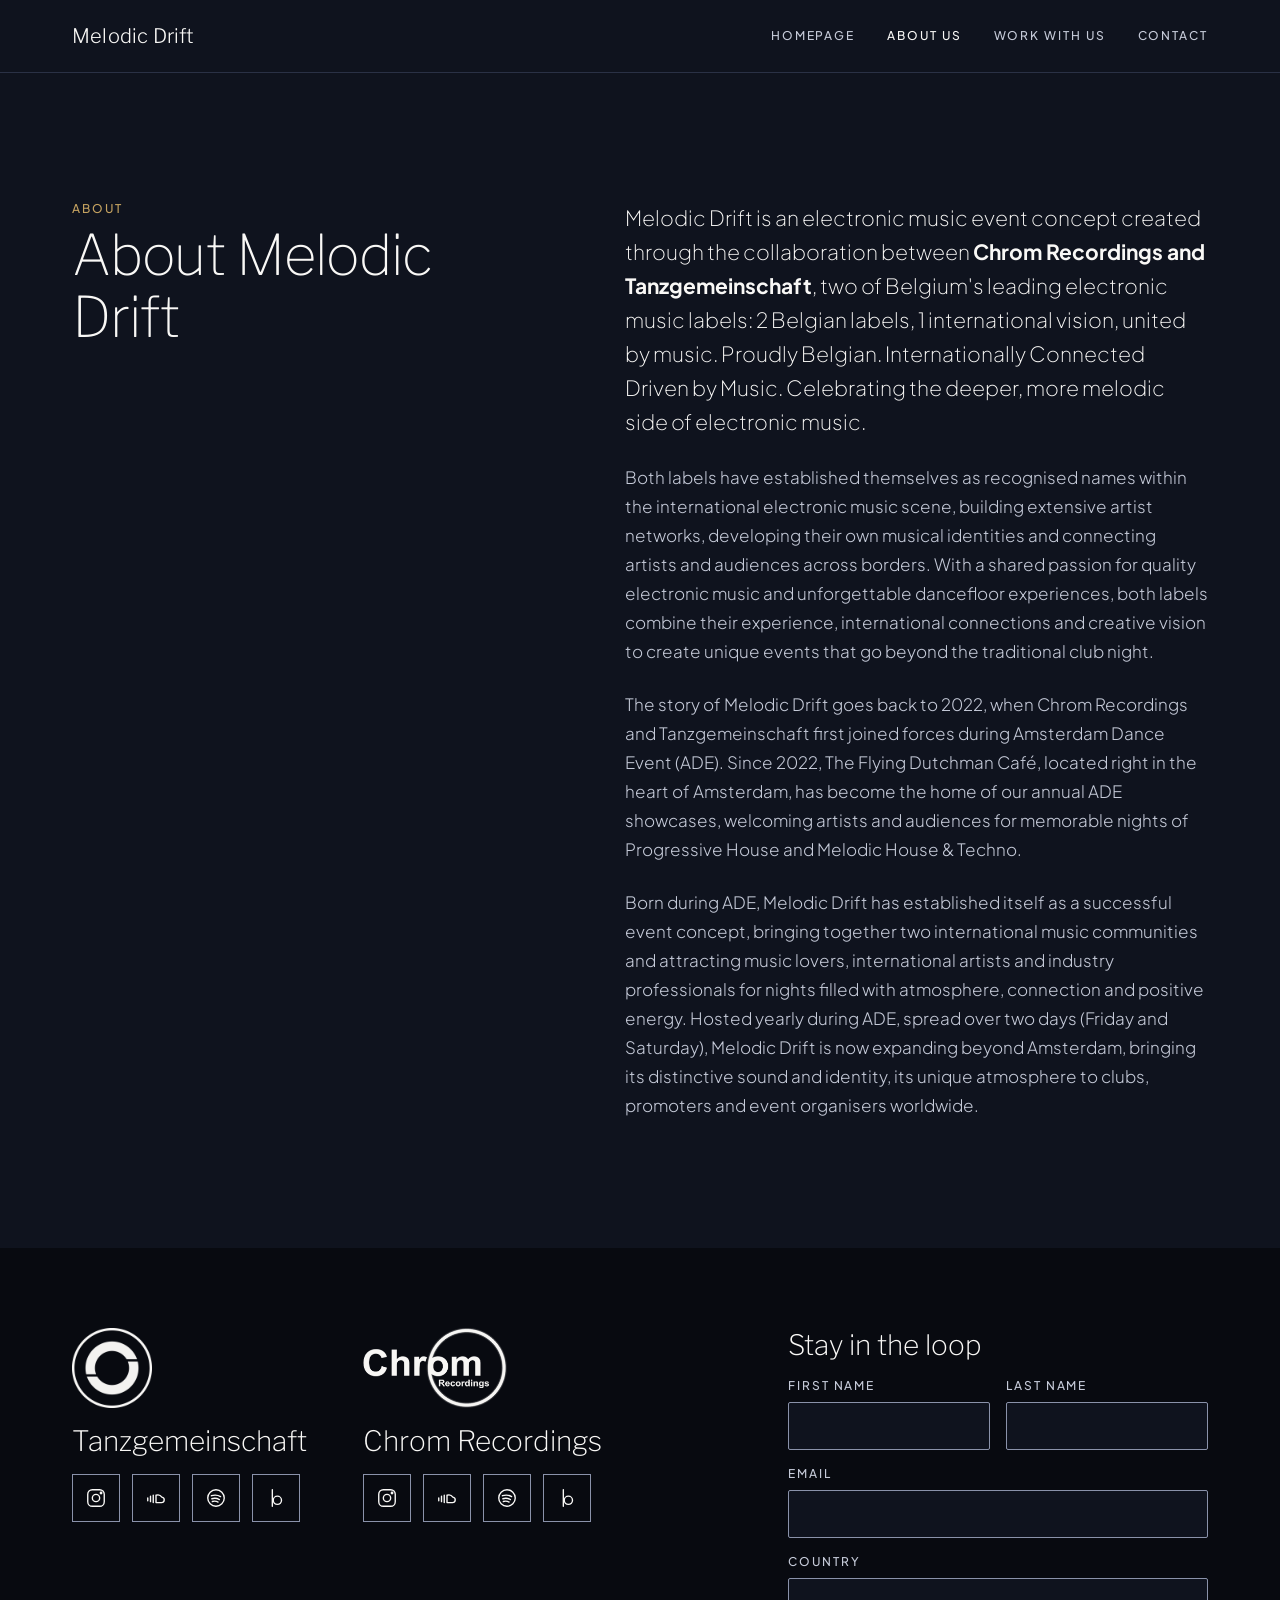
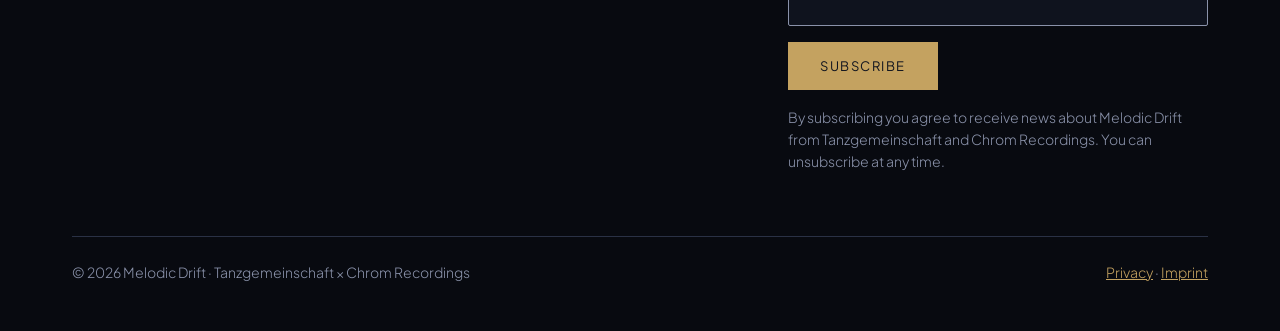
==== about.html @ 150ff0db "Split site into pages, add Work With Us page, new footer signup - Split one-pager into Homepage, Abo" ====
<!doctype html>
<html lang="en">
<head>
<meta charset="utf-8">
<meta name="viewport" content="width=device-width, initial-scale=1">
<title>About Us – Melodic Drift</title>
<meta name="description" content="The story of Melodic Drift, the event concept by Chrom Recordings and Tanzgemeinschaft, born during Amsterdam Dance Event in 2022.">
<link rel="preconnect" href="https://fonts.googleapis.com">
<link rel="preconnect" href="https://fonts.gstatic.com" crossorigin>
<link rel="stylesheet" href="https://fonts.googleapis.com/css2?family=Libre+Franklin:wght@100;200;300&family=Plus+Jakarta+Sans:ital,wght@0,200;0,300;0,400;0,500;1,200&display=swap">
<link rel="stylesheet" href="styles.css">
</head>
<body>

<header class="site-header">
  <div class="container">
    <a href="index.html" class="brand-link">Melodic Drift</a>
    <nav class="nav" aria-label="Page">
      <a href="index.html">Homepage</a>
      <a href="about.html" aria-current="page">About Us</a>
      <a href="work.html">Work With Us</a>
      <a href="contact.html">Contact</a>
    </nav>
  </div>
</header>

<main id="top">
  <section class="container section">
    <div class="intro">
      <div class="intro__heading stack-2">
        <div class="eyebrow">About</div>
        <h1 class="h2">About Melodic Drift</h1>
      </div>
      <div class="intro__body stack-6">
        <p class="lead">Melodic Drift is an electronic music event concept created through the collaboration between <strong>Chrom Recordings and Tanzgemeinschaft</strong>, two of Belgium's leading electronic music labels: 2 Belgian labels, 1 international vision, united by music. Proudly Belgian. Internationally Connected Driven by Music. Celebrating the deeper, more melodic side of electronic music.</p>
        <p>Both labels have established themselves as recognised names within the international electronic music scene, building extensive artist networks, developing their own musical identities and connecting artists and audiences across borders. With a shared passion for quality electronic music and unforgettable dancefloor experiences, both labels combine their experience, international connections and creative vision to create unique events that go beyond the traditional club night.</p>
        <p>The story of Melodic Drift goes back to 2022, when Chrom Recordings and Tanzgemeinschaft first joined forces during Amsterdam Dance Event (ADE). Since 2022, The Flying Dutchman Café, located right in the heart of Amsterdam, has become the home of our annual ADE showcases, welcoming artists and audiences for memorable nights of Progressive House and Melodic House &amp; Techno.</p>
        <p>Born during ADE, Melodic Drift has established itself as a successful event concept, bringing together two international music communities and attracting music lovers, international artists and industry professionals for nights filled with atmosphere, connection and positive energy. Hosted yearly during ADE, spread over two days (Friday and Saturday), Melodic Drift is now expanding beyond Amsterdam, bringing its distinctive sound and identity, its unique atmosphere to clubs, promoters and event organisers worldwide.</p>
      </div>
    </div>
  </section>

</main>

<footer class="site-footer">
  <div class="container">
    <div class="footer__top">
      <div class="footer__brands">
        <div class="footer__brand">
          <img class="footer__logo" src="assets/tanzgemeinschaft-logo.png" alt="Tanzgemeinschaft logo" width="80" height="80">
          <div class="h3">Tanzgemeinschaft</div>
          <div class="social">
            <a href="https://www.instagram.com/tanzgemeinschaft/" aria-label="Tanzgemeinschaft on Instagram">
              <svg aria-hidden="true" width="22" height="22" viewBox="0 0 24 24" fill="none" stroke="currentColor" stroke-width="1.5" stroke-linecap="round" stroke-linejoin="round"><rect x="3" y="3" width="18" height="18" rx="5"/><circle cx="12" cy="12" r="4"/><circle cx="17.5" cy="6.5" r="0.8" fill="currentColor"/></svg>
            </a>
            <a href="https://soundcloud.com/tanzgemeinschaft" aria-label="Tanzgemeinschaft on SoundCloud">
              <svg aria-hidden="true" width="22" height="22" viewBox="0 0 24 24" fill="none" stroke="currentColor" stroke-width="1.5" stroke-linecap="round" stroke-linejoin="round"><path d="M3 15v-3M6 16v-6M9 17V9"/><path d="M12 17h6a3 3 0 0 0 .4-5.97A5.5 5.5 0 0 0 12 9z"/></svg>
            </a>
            <a href="https://open.spotify.com/playlist/484JLry1pM69rtroYlVxem?si=6f52d88c45c1400b" aria-label="Tanzgemeinschaft on Spotify">
              <svg aria-hidden="true" width="22" height="22" viewBox="0 0 24 24" fill="none" stroke="currentColor" stroke-width="1.5" stroke-linecap="round" stroke-linejoin="round"><circle cx="12" cy="12" r="9"/><path d="M7 9.5c3.5-1 7-.8 10 1M7.5 12.8c2.8-.8 5.6-.6 8.2.9M8 15.8c2.2-.6 4.3-.4 6.3.6"/></svg>
            </a>
            <a href="https://www.beatport.com/label/tanzgemeinschaft/73641" aria-label="Tanzgemeinschaft on Beatport">
              <svg aria-hidden="true" width="22" height="22" viewBox="0 0 24 24" fill="none" stroke="currentColor" stroke-width="1.5" stroke-linecap="round" stroke-linejoin="round"><path d="M8 3v18"/><circle cx="13.5" cy="14.5" r="4.5"/></svg>
            </a>
          </div>
        </div>
        <div class="footer__brand">
          <img class="footer__logo" src="assets/chrom-recordings-logo.png" alt="Chrom Recordings logo" width="143" height="80">
          <div class="h3">Chrom Recordings</div>
          <div class="social">
            <a href="https://www.instagram.com/chromrecordings/" aria-label="Chrom Recordings on Instagram">
              <svg aria-hidden="true" width="22" height="22" viewBox="0 0 24 24" fill="none" stroke="currentColor" stroke-width="1.5" stroke-linecap="round" stroke-linejoin="round"><rect x="3" y="3" width="18" height="18" rx="5"/><circle cx="12" cy="12" r="4"/><circle cx="17.5" cy="6.5" r="0.8" fill="currentColor"/></svg>
            </a>
            <a href="https://soundcloud.com/chrom-recordings" aria-label="Chrom Recordings on SoundCloud">
              <svg aria-hidden="true" width="22" height="22" viewBox="0 0 24 24" fill="none" stroke="currentColor" stroke-width="1.5" stroke-linecap="round" stroke-linejoin="round"><path d="M3 15v-3M6 16v-6M9 17V9"/><path d="M12 17h6a3 3 0 0 0 .4-5.97A5.5 5.5 0 0 0 12 9z"/></svg>
            </a>
            <a href="#" aria-label="Chrom Recordings on Spotify">
              <svg aria-hidden="true" width="22" height="22" viewBox="0 0 24 24" fill="none" stroke="currentColor" stroke-width="1.5" stroke-linecap="round" stroke-linejoin="round"><circle cx="12" cy="12" r="9"/><path d="M7 9.5c3.5-1 7-.8 10 1M7.5 12.8c2.8-.8 5.6-.6 8.2.9M8 15.8c2.2-.6 4.3-.4 6.3.6"/></svg>
            </a>
            <a href="https://www.beatport.com/label/chrom-recordings/61473" aria-label="Chrom Recordings on Beatport">
              <svg aria-hidden="true" width="22" height="22" viewBox="0 0 24 24" fill="none" stroke="currentColor" stroke-width="1.5" stroke-linecap="round" stroke-linejoin="round"><path d="M8 3v18"/><circle cx="13.5" cy="14.5" r="4.5"/></svg>
            </a>
          </div>
        </div>
      </div>
      <div class="footer__signup" id="newsletter">
        <div class="h3">Stay in the loop</div>
        <!-- TODO: connect to MailerLite (see script.js). Until then this only shows the thank-you message. -->
        <form class="form form--compact" id="newsletter-form" data-status="newsletter-status" action="#" method="post">
          <div class="form__row">
            <div class="field">
              <label for="nl-first">First name</label>
              <input id="nl-first" name="first_name" type="text" autocomplete="given-name" required>
            </div>
            <div class="field">
              <label for="nl-last">Last name</label>
              <input id="nl-last" name="last_name" type="text" autocomplete="family-name" required>
            </div>
          </div>
          <div class="field">
            <label for="nl-email">Email</label>
            <input id="nl-email" name="email" type="email" autocomplete="email" required>
          </div>
          <div class="field">
            <label for="nl-country">Country</label>
            <input id="nl-country" name="country" type="text" autocomplete="country-name" required>
          </div>
          <div>
            <button type="submit" class="btn btn--primary">Subscribe</button>
          </div>
          <p class="small">By subscribing you agree to receive news about Melodic Drift from Tanzgemeinschaft and Chrom Recordings. You can unsubscribe at any time.</p>
        </form>
        <div class="form-status form-status--compact" id="newsletter-status" role="status" hidden>
          <div class="eyebrow">Subscribed</div>
          <div class="h3">Thank you, you are on the list.</div>
        </div>
      </div>
    </div>
    <div class="footer__legal">
      <div>© 2026 Melodic Drift · Tanzgemeinschaft × Chrom Recordings</div>
      <div><a href="#">Privacy</a> · <a href="#">Imprint</a></div>
    </div>
  </div>
</footer>

<script src="script.js"></script>
</body>
</html>
---- styles.css ----
/* Melodic Drift – Tanzgemeinschaft × Chrom Recordings
   Tokens come from the Tanzgemeinschaft design system, Night theme. */

:root {
  --surface: #0f131e;
  --surface-raised: #1a2031;
  --surface-sunk: #080a10;
  --ink-heading: #f9f8f6;
  --ink-body: #c5cad8;
  --ink-muted: #8a92aa;
  --brass: #c4a260; /* brass-light, the accent on Night */
  --on-brass: #0f131e;
  --border: #2a3145;
  --border-navy: #4a5474;
  --border-control: #8a92aa;

  --font-display: "Libre Franklin", "Helvetica Neue", Arial, sans-serif;
  --font-text: "Plus Jakarta Sans", "Helvetica Neue", Arial, sans-serif;

  --space-1: 4px;
  --space-2: 8px;
  --space-3: 12px;
  --space-4: 16px;
  --space-6: 24px;
  --space-8: 32px;
  --space-12: 48px;
  --space-16: 64px;

  --max-width: 1200px;
}

*,
*::before,
*::after {
  box-sizing: border-box;
}

html {
  scroll-behavior: smooth;
}

body {
  margin: 0;
  background: var(--surface);
  color: var(--ink-body);
  font-family: var(--font-text);
  font-weight: 300;
  font-size: 17px;
  line-height: 29px;
}

img {
  display: block;
}

a {
  color: var(--brass);
  text-decoration: underline;
}

a:hover {
  color: var(--ink-heading);
}

a:focus-visible,
button:focus-visible,
input:focus-visible,
select:focus-visible,
textarea:focus-visible {
  outline: 2px solid var(--brass);
  outline-offset: 2px;
}

/* ---------- Layout helpers ---------- */

.container {
  width: 100%;
  max-width: var(--max-width);
  margin: 0 auto;
  padding: 0 var(--space-8);
}

.section {
  padding-top: 128px;
  padding-bottom: 128px;
}

.stack-2 { display: flex; flex-direction: column; gap: var(--space-2); }
.stack-6 { display: flex; flex-direction: column; gap: var(--space-6); }
.stack-12 { display: flex; flex-direction: column; gap: var(--space-12); }

/* ---------- Type ---------- */

.eyebrow {
  font-size: 12px;
  line-height: 16px;
  font-weight: 500;
  letter-spacing: 0.16em;
  text-transform: uppercase;
  color: var(--brass);
}

.eyebrow--muted {
  color: var(--ink-muted);
}

.h2 {
  margin: 0;
  font-family: var(--font-display);
  font-weight: 100;
  font-size: clamp(36px, 4.5vw, 56px);
  line-height: 1.1;
  letter-spacing: -0.015em;
  color: var(--ink-heading);
}

.h3 {
  margin: 0;
  font-family: var(--font-display);
  font-weight: 200;
  font-size: 28px;
  line-height: 34px;
  color: var(--ink-heading);
}

.h4 {
  font-family: var(--font-display);
  font-weight: 300;
  font-size: 20px;
  line-height: 26px;
  color: var(--ink-heading);
}

.lead {
  margin: 0;
  font-weight: 200;
  font-size: 21px;
  line-height: 34px;
  color: var(--ink-heading);
}

.small {
  font-size: 14px;
  line-height: 22px;
  color: var(--ink-muted);
}

p {
  margin: 0;
}

/* ---------- Buttons and tags ---------- */

.btn {
  display: inline-flex;
  align-items: center;
  min-height: 48px;
  padding: 16px 32px;
  font-family: var(--font-text);
  font-size: 13px;
  line-height: 16px;
  font-weight: 400;
  letter-spacing: 0.12em;
  text-transform: uppercase;
  text-decoration: none;
  border: 0;
  cursor: pointer;
}

.btn--primary {
  background: var(--brass);
  color: var(--on-brass);
}

.btn--primary:hover {
  background: var(--ink-heading);
  color: var(--surface);
}

.btn--ghost {
  border: 1px solid var(--border-control);
  color: var(--ink-heading);
}

.btn--ghost:hover {
  background: var(--surface-raised);
  color: var(--ink-heading);
}

.tag {
  padding: 4px 12px;
  border-radius: 999px;
  font-size: 12px;
  line-height: 16px;
  font-weight: 500;
  letter-spacing: 0.16em;
  text-transform: uppercase;
}

.tag--solid {
  background: var(--brass);
  color: var(--on-brass);
}

.tag--outline {
  border: 1px solid var(--border-control);
  color: var(--ink-body);
}

/* ---------- Header ---------- */

.site-header {
  border-bottom: 1px solid var(--border);
}

.site-header .container {
  min-height: 72px;
  display: flex;
  flex-wrap: wrap;
  align-items: center;
  justify-content: space-between;
  gap: 12px 32px;
}

.brand-link {
  font-family: var(--font-display);
  font-weight: 300;
  font-size: 20px;
  letter-spacing: 0.01em;
  color: var(--ink-heading);
  text-decoration: none;
}

.nav {
  display: flex;
  flex-wrap: wrap;
  gap: 8px 32px;
  font-size: 12px;
  line-height: 16px;
  font-weight: 500;
  letter-spacing: 0.16em;
  text-transform: uppercase;
}

.nav a {
  padding: 14px 0;
  color: var(--ink-body);
  text-decoration: none;
}

.nav a[aria-current="page"] {
  color: var(--ink-heading);
}

.nav a:hover,
.brand-link:hover {
  color: var(--ink-heading);
}

/* ---------- Hero ---------- */

.hero {
  position: relative;
  overflow: hidden;
  background: var(--surface-sunk);
  border-bottom: 1px solid var(--border);
}

/* Decorative rings. Replace with the hero photo (or keep both). */
.hero__rings {
  position: absolute;
  right: 6%;
  top: 0;
  width: min(780px, 90vw);
  max-width: none;
  height: auto;
  overflow: visible;
  pointer-events: none;
}

/* Remove this chip once the real hero image is in. */
.hero__placeholder {
  position: absolute;
  top: 24px;
  right: 32px;
  padding: 6px 12px;
  border: 1px solid var(--border-navy);
  font-size: 12px;
  line-height: 16px;
  font-weight: 500;
  letter-spacing: 0.16em;
  text-transform: uppercase;
  color: var(--ink-muted);
}

.hero__inner {
  position: relative;
  min-height: 720px;
  padding-top: 160px;
  padding-bottom: 80px;
  display: flex;
  flex-direction: column;
  justify-content: flex-end;
  gap: 32px;
}

.hero__title {
  margin: 0;
  font-family: var(--font-display);
  font-weight: 100;
  font-size: clamp(56px, 11vw, 152px);
  line-height: 0.98;
  letter-spacing: -0.02em;
  color: var(--ink-heading);
}

.hero__text {
  max-width: 560px;
  font-weight: 200;
  font-size: 21px;
  line-height: 34px;
  color: var(--ink-body);
}

.hero__actions {
  display: flex;
  flex-wrap: wrap;
  gap: 16px;
}

/* ---------- Intro ---------- */

.intro {
  display: flex;
  flex-wrap: wrap;
  gap: 48px 96px;
}

.intro__heading {
  flex: 1 1 340px;
}

.intro__body {
  flex: 1.4 1 420px;
}

.partners {
  display: flex;
  flex-wrap: wrap;
  margin-top: var(--space-6);
  border-top: 1px solid var(--border);
  border-bottom: 1px solid var(--border);
}

.partner {
  flex: 1 1 240px;
  padding: 24px 24px 24px 0;
  display: flex;
  flex-direction: column;
  gap: var(--space-1);
}

.partner + .partner {
  padding: 24px 0 24px 24px;
  border-left: 1px solid var(--border);
}

.partner__logo {
  align-self: flex-start;
  height: 120px;
  width: auto;
  max-width: 100%;
  object-fit: contain;
  margin-bottom: var(--space-3);
}

/* ---------- Work with us ---------- */

.service-list {
  border-top: 1px solid var(--border);
}

.service {
  display: flex;
  flex-wrap: wrap;
  gap: 12px 64px;
  padding: 32px 0;
  border-bottom: 1px solid var(--border);
}

.service__title {
  flex: 0 0 300px;
  margin: 0;
}

.service__text {
  flex: 1 1 360px;
  margin: 0;
}

.list {
  margin: 0;
  padding: 0;
  list-style: none;
  display: flex;
  flex-direction: column;
  gap: var(--space-3);
}

.list li {
  position: relative;
  padding-left: 28px;
}

.list li::before {
  content: "";
  position: absolute;
  left: 0;
  top: 0.8em;
  width: 14px;
  height: 1px;
  background: var(--brass);
}

/* ---------- Gallery ---------- */

.gallery-section {
  background: var(--surface-sunk);
  border-top: 1px solid var(--border);
  border-bottom: 1px solid var(--border);
}

.gallery {
  display: flex;
  flex-wrap: wrap;
  gap: 16px;
}

.tile {
  position: relative;
  flex: 1 1 260px;
  height: 300px;
  background: var(--surface-raised);
  border: 1px solid var(--border);
  display: flex;
  align-items: center;
  justify-content: center;
  overflow: hidden;
}

.tile--wide {
  flex: 2 1 520px;
  height: 360px;
}

.tile--tall {
  height: 360px;
}

.tile img,
.tile video {
  position: absolute;
  inset: 0;
  width: 100%;
  height: 100%;
  object-fit: cover;
}

.tile__label {
  position: absolute;
  top: 16px;
  left: 16px;
  font-size: 12px;
  line-height: 16px;
  font-weight: 500;
  letter-spacing: 0.16em;
  text-transform: uppercase;
  color: var(--brass);
}

.tile__placeholder {
  font-size: 12px;
  line-height: 16px;
  font-weight: 500;
  letter-spacing: 0.16em;
  text-transform: uppercase;
  color: var(--ink-muted);
}

.tile__caption {
  position: absolute;
  left: 16px;
  bottom: 16px;
  font-size: 14px;
  line-height: 22px;
  color: var(--ink-body);
}

.play {
  position: absolute;
  left: 50%;
  top: 50%;
  width: 56px;
  height: 56px;
  margin: -28px 0 0 -28px;
  padding: 0;
  border: 0;
  background: var(--brass);
  color: var(--on-brass);
  cursor: pointer;
  display: flex;
  align-items: center;
  justify-content: center;
}

.tile--wide .play {
  width: 72px;
  height: 72px;
  margin: -36px 0 0 -36px;
}

/* ---------- Events ---------- */

.events {
  display: flex;
  flex-direction: column;
  gap: var(--space-16);
}

.event-list {
  border-top: 1px solid var(--border);
}

.event {
  display: flex;
  flex-wrap: wrap;
  align-items: center;
  gap: 16px 32px;
  padding: 32px 0;
  border-bottom: 1px solid var(--border);
}

.event__date {
  flex: 0 0 140px;
  font-family: var(--font-display);
  font-weight: 200;
  font-size: 28px;
  line-height: 34px;
  color: var(--ink-heading);
}

.event__info {
  flex: 1 1 280px;
  display: flex;
  flex-direction: column;
  gap: var(--space-1);
}

.event--past {
  gap: 8px 32px;
  padding: 20px 0;
}

.event--past .event__date {
  font-family: var(--font-text);
  font-weight: 300;
  font-size: 14px;
  line-height: 22px;
  color: var(--ink-muted);
}

.event--past .event__title {
  flex: 1 1 280px;
}

.event--past .event__place {
  flex: 1 1 200px;
}

.row-link {
  padding: 14px 0;
  font-size: 13px;
  line-height: 16px;
  font-weight: 400;
  letter-spacing: 0.12em;
  text-transform: uppercase;
  color: var(--ink-heading);
  text-decoration: none;
}

.row-link:hover {
  color: var(--brass);
}

/* ---------- Form ---------- */

.join-section {
  background: var(--surface-raised);
  border-top: 1px solid var(--border);
  border-bottom: 1px solid var(--border);
}

.join {
  display: flex;
  flex-wrap: wrap;
  gap: 48px 96px;
}

.join__intro {
  flex: 1 1 340px;
}

.join__form {
  flex: 1.3 1 440px;
}

.form {
  display: flex;
  flex-direction: column;
  gap: var(--space-6);
}

.form__row {
  display: flex;
  flex-wrap: wrap;
  gap: var(--space-6);
}

.field {
  flex: 1 1 220px;
  display: flex;
  flex-direction: column;
  gap: var(--space-2);
}

/* Fields stacked directly in the column form must not use the row's 220px basis as a height. */
.form > .field {
  flex: none;
}

.field label {
  font-size: 12px;
  line-height: 16px;
  font-weight: 500;
  letter-spacing: 0.16em;
  text-transform: uppercase;
  color: var(--ink-body);
}

.field input,
.field select,
.field textarea {
  min-height: 48px;
  padding: 12px 16px;
  background: var(--surface);
  border: 1px solid var(--border-control);
  border-radius: 2px;
  color: var(--ink-heading);
  font-family: inherit;
  font-size: 17px;
  font-weight: 300;
}

.field textarea {
  line-height: 29px;
  resize: vertical;
}

.field input::placeholder,
.field textarea::placeholder {
  color: var(--ink-muted);
}

.consent {
  display: flex;
  align-items: flex-start;
  gap: var(--space-3);
  font-size: 14px;
  line-height: 22px;
  color: var(--ink-body);
}

.consent input {
  flex: 0 0 auto;
  width: 20px;
  height: 20px;
  margin: 1px 0 0;
  accent-color: var(--brass);
}

.form-status {
  padding: 48px;
  border: 1px solid var(--brass);
  display: flex;
  flex-direction: column;
  gap: var(--space-3);
}

[hidden] {
  display: none !important;
}

/* ---------- Footer ---------- */

.site-footer {
  background: var(--surface-sunk);
}

.site-footer .container {
  padding-top: 80px;
  padding-bottom: 48px;
  display: flex;
  flex-direction: column;
  gap: var(--space-16);
}

.footer__top {
  display: flex;
  flex-wrap: wrap;
  justify-content: space-between;
  align-items: flex-start;
  gap: 64px 96px;
}

.footer__brands {
  display: flex;
  flex-wrap: wrap;
  gap: 48px 56px;
}

.footer__brand {
  flex: 0 0 auto;
  display: flex;
  flex-direction: column;
  gap: var(--space-4);
}

.footer__logo {
  align-self: flex-start;
  height: 80px;
  width: auto;
  max-width: 100%;
  object-fit: contain;
}

.footer__signup {
  flex: 0 1 420px;
  display: flex;
  flex-direction: column;
  gap: var(--space-4);
}

.form--compact {
  gap: var(--space-4);
}

.form--compact .form__row {
  gap: var(--space-4);
}

.form--compact .form__row .field {
  flex-basis: 160px;
  min-width: 0;
}

.form--compact .field input {
  width: 100%;
  min-width: 0;
  box-sizing: border-box;
}

.form--compact p {
  margin: 0;
  color: var(--ink-muted);
}

.form-status--compact {
  padding: 24px;
}

.social {
  display: flex;
  gap: var(--space-3);
}

.social a {
  width: 48px;
  height: 48px;
  border: 1px solid var(--border-control);
  color: var(--ink-heading);
  display: flex;
  align-items: center;
  justify-content: center;
  text-decoration: none;
}

.social a:hover {
  background: var(--brass);
  border-color: var(--brass);
  color: var(--on-brass);
}

.footer__legal {
  display: flex;
  flex-wrap: wrap;
  gap: 8px 32px;
  justify-content: space-between;
  padding-top: var(--space-6);
  border-top: 1px solid var(--border);
  font-size: 14px;
  line-height: 22px;
  color: var(--ink-muted);
}
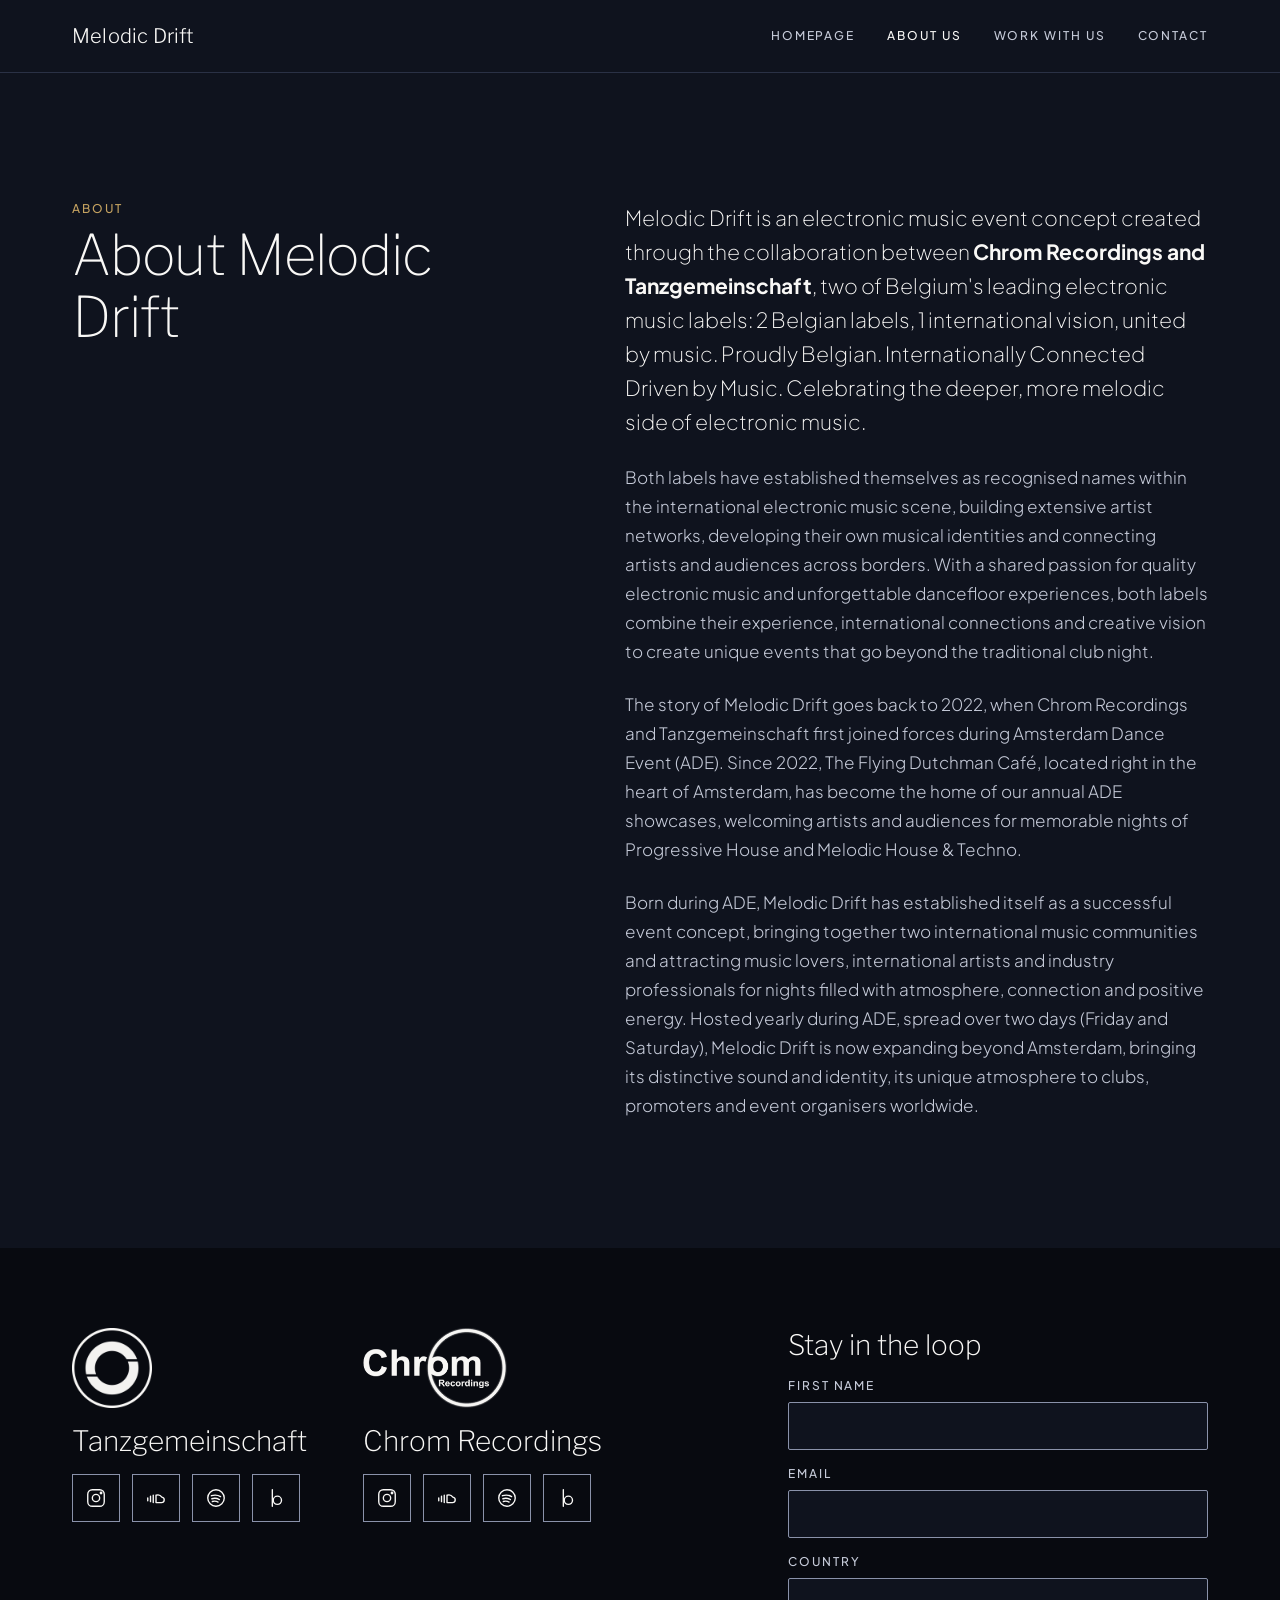
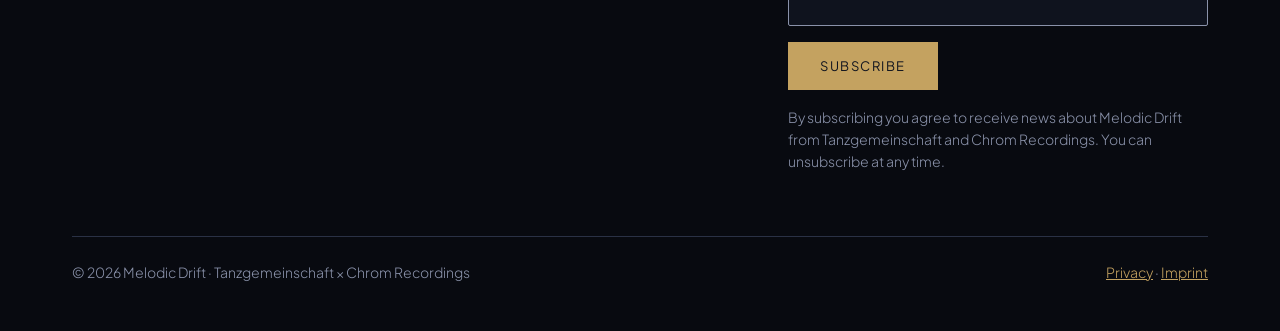
==== commit a197e3d0: "Connect footer signup to MailerLite and contact form to PHP mailer - Footer newsletter form: first n" ====
--- a/about.html
+++ b/about.html
@@ -85,30 +85,27 @@
       </div>
       <div class="footer__signup" id="newsletter">
         <div class="h3">Stay in the loop</div>
-        <!-- TODO: connect to MailerLite (see script.js). Until then this only shows the thank-you message. -->
-        <form class="form form--compact" id="newsletter-form" data-status="newsletter-status" action="#" method="post">
-          <div class="form__row">
-            <div class="field">
-              <label for="nl-first">First name</label>
-              <input id="nl-first" name="first_name" type="text" autocomplete="given-name" required>
-            </div>
-            <div class="field">
-              <label for="nl-last">Last name</label>
-              <input id="nl-last" name="last_name" type="text" autocomplete="family-name" required>
-            </div>
+        <!-- Sends to the MailerLite embedded form (group set in MailerLite). See script.js. -->
+        <form class="form form--compact" id="newsletter-form" data-status="newsletter-status" data-error="newsletter-error" data-mailerlite action="https://assets.mailerlite.com/jsonp/706839/forms/204374630122652967/subscribe" method="post">
+          <div class="field">
+            <label for="nl-first">First name</label>
+            <input id="nl-first" name="fields[name]" type="text" autocomplete="given-name" required>
           </div>
           <div class="field">
             <label for="nl-email">Email</label>
-            <input id="nl-email" name="email" type="email" autocomplete="email" required>
+            <input id="nl-email" name="fields[email]" type="email" autocomplete="email" required>
           </div>
           <div class="field">
             <label for="nl-country">Country</label>
-            <input id="nl-country" name="country" type="text" autocomplete="country-name" required>
+            <input id="nl-country" name="fields[country]" type="text" autocomplete="country-name" required>
           </div>
+          <input type="hidden" name="ml-submit" value="1">
+          <input type="hidden" name="anticsrf" value="true">
           <div>
             <button type="submit" class="btn btn--primary">Subscribe</button>
           </div>
           <p class="small">By subscribing you agree to receive news about Melodic Drift from Tanzgemeinschaft and Chrom Recordings. You can unsubscribe at any time.</p>
+          <p class="small form-error" id="newsletter-error" role="alert" hidden>Something went wrong. Please try again in a moment.</p>
         </form>
         <div class="form-status form-status--compact" id="newsletter-status" role="status" hidden>
           <div class="eyebrow">Subscribed</div>
--- a/styles.css
+++ b/styles.css
@@ -750,6 +750,21 @@
   gap: var(--space-4);
 }
 
+/* Spam trap: invisible to people, filled in by bots. */
+.field-hidden {
+  position: absolute;
+  left: -9999px;
+  width: 1px;
+  height: 1px;
+  overflow: hidden;
+}
+
+.form-error,
+.form--compact p.form-error {
+  margin: 0;
+  color: #e08a8a;
+}
+
 .form--compact {
   gap: var(--space-4);
 }
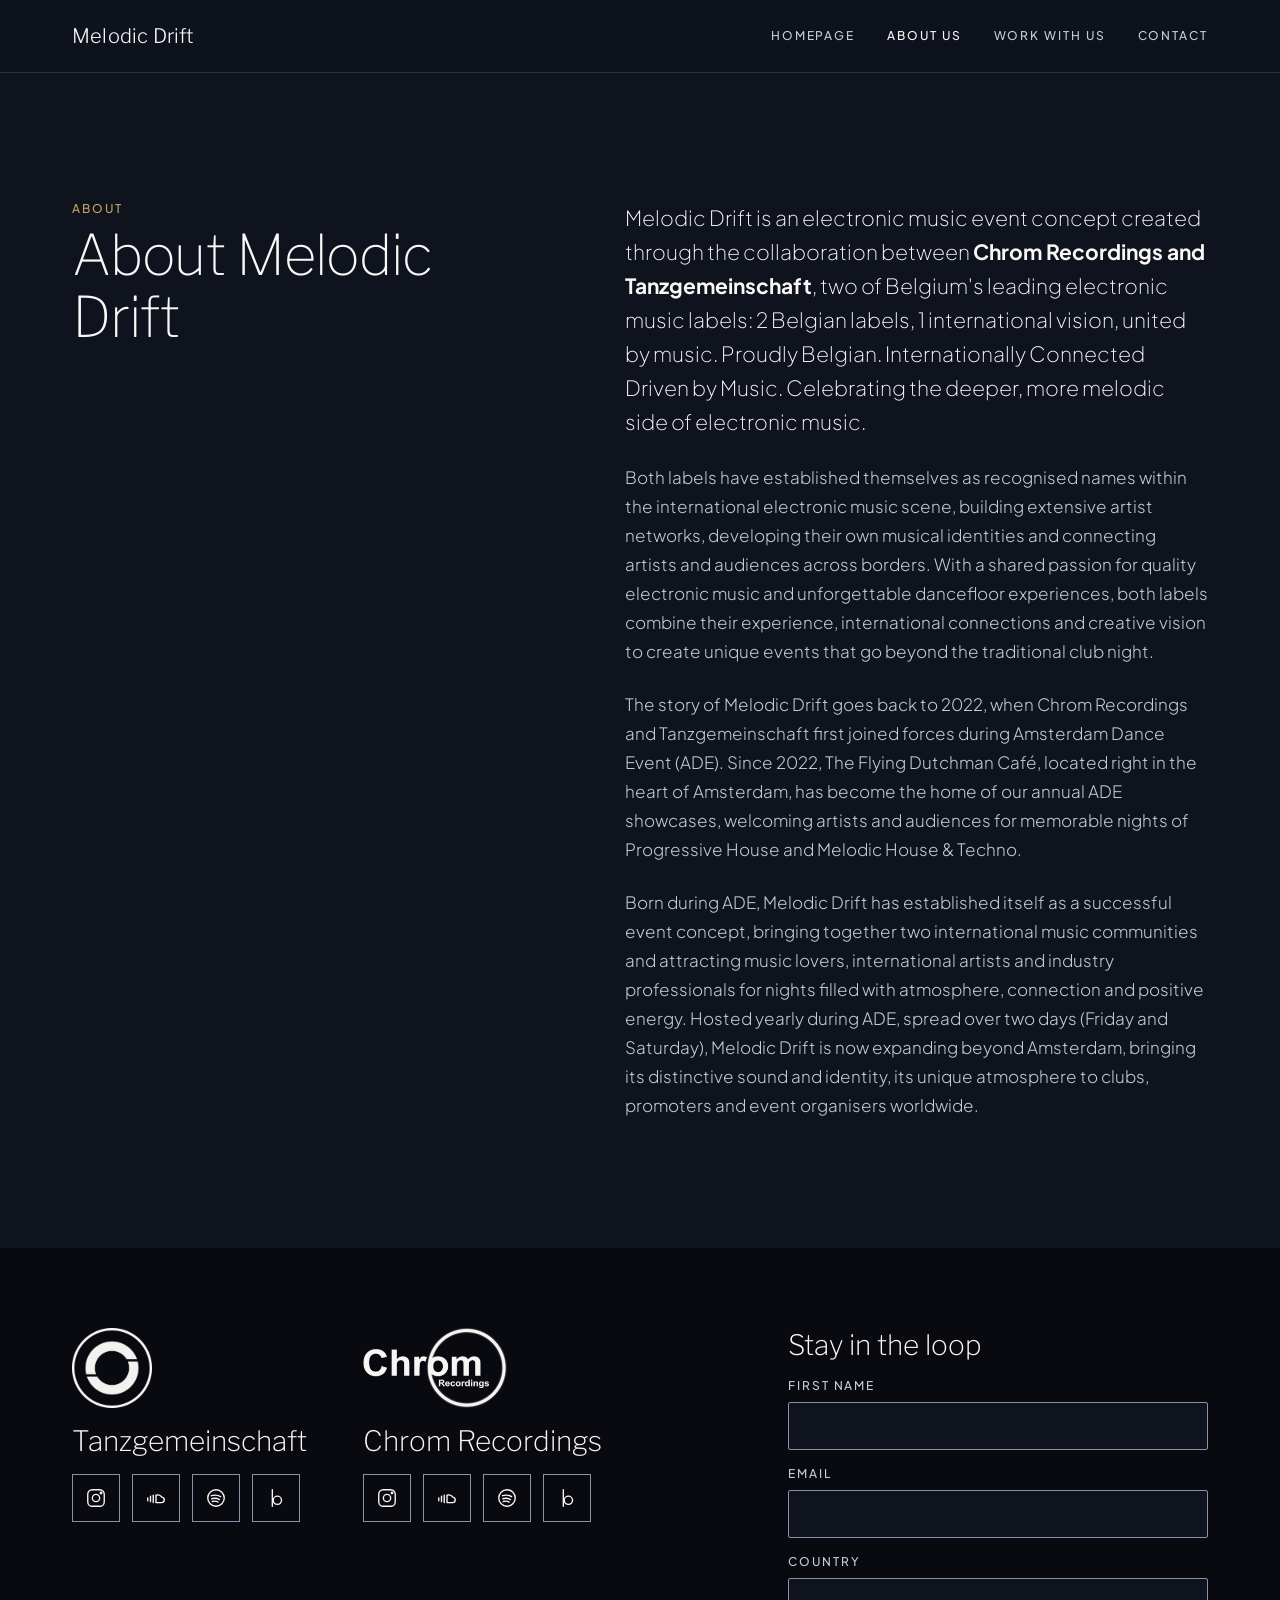
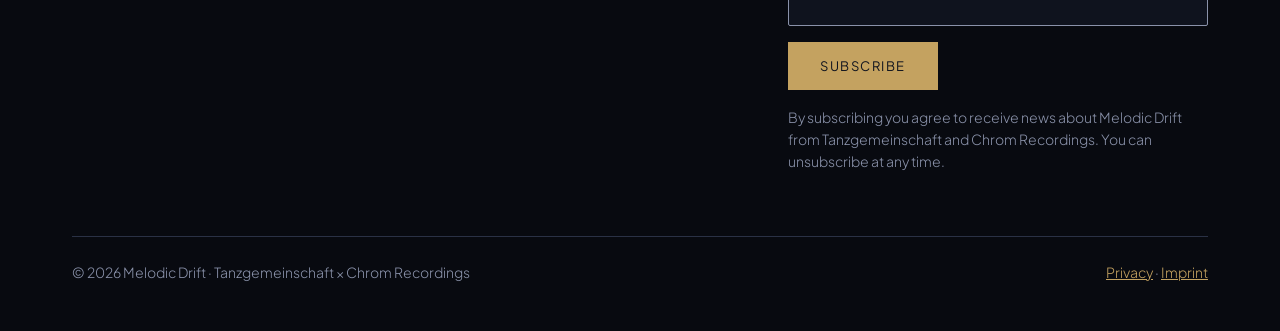
==== commit e03db6ae: "Add legal pages, GTM/Cookiebot, and gallery slider with lightbox - Privacy and imprint pages, linked" ====
--- a/about.html
+++ b/about.html
@@ -3,14 +3,24 @@
 <head>
 <meta charset="utf-8">
 <meta name="viewport" content="width=device-width, initial-scale=1">
+<!-- Cookiebot: must load before Google Tag Manager and any other script that sets cookies. -->
+<script id="Cookiebot" src="https://consent.cookiebot.com/uc.js" data-cbid="ba3ce9ea-0010-42fd-9f67-e8ef1a45d4a2" data-blockingmode="auto" type="text/javascript"></script>
+<!-- Google Tag Manager -->
+<script>(function(w,d,s,l,i){w[l]=w[l]||[];w[l].push({'gtm.start':new Date().getTime(),event:'gtm.js'});var f=d.getElementsByTagName(s)[0],j=d.createElement(s),dl=l!='dataLayer'?'&l='+l:'';j.async=true;j.src='https://www.googletagmanager.com/gtm.js?id='+i+dl;f.parentNode.insertBefore(j,f);})(window,document,'script','dataLayer','GTM-MX8WPRVG');</script>
+<!-- End Google Tag Manager -->
 <title>About Us – Melodic Drift</title>
 <meta name="description" content="The story of Melodic Drift, the event concept by Chrom Recordings and Tanzgemeinschaft, born during Amsterdam Dance Event in 2022.">
 <link rel="preconnect" href="https://fonts.googleapis.com">
 <link rel="preconnect" href="https://fonts.gstatic.com" crossorigin>
 <link rel="stylesheet" href="https://fonts.googleapis.com/css2?family=Libre+Franklin:wght@100;200;300&family=Plus+Jakarta+Sans:ital,wght@0,200;0,300;0,400;0,500;1,200&display=swap">
+<link rel="icon" href="favicon.svg" type="image/svg+xml">
+<link rel="apple-touch-icon" href="apple-touch-icon.png">
 <link rel="stylesheet" href="styles.css">
 </head>
 <body>
+<!-- Google Tag Manager (noscript) -->
+<noscript><iframe src="https://www.googletagmanager.com/ns.html?id=GTM-MX8WPRVG" height="0" width="0" style="display:none;visibility:hidden"></iframe></noscript>
+<!-- End Google Tag Manager (noscript) -->
 
 <header class="site-header">
   <div class="container">
@@ -74,7 +84,7 @@
             <a href="https://soundcloud.com/chrom-recordings" aria-label="Chrom Recordings on SoundCloud">
               <svg aria-hidden="true" width="22" height="22" viewBox="0 0 24 24" fill="none" stroke="currentColor" stroke-width="1.5" stroke-linecap="round" stroke-linejoin="round"><path d="M3 15v-3M6 16v-6M9 17V9"/><path d="M12 17h6a3 3 0 0 0 .4-5.97A5.5 5.5 0 0 0 12 9z"/></svg>
             </a>
-            <a href="#" aria-label="Chrom Recordings on Spotify">
+            <a href="https://open.spotify.com/playlist/05ff1suTsRipWHiQWqY9aM?si=kvbRq2B7QGaC5c29hTE_ag" aria-label="Chrom Recordings on Spotify">
               <svg aria-hidden="true" width="22" height="22" viewBox="0 0 24 24" fill="none" stroke="currentColor" stroke-width="1.5" stroke-linecap="round" stroke-linejoin="round"><circle cx="12" cy="12" r="9"/><path d="M7 9.5c3.5-1 7-.8 10 1M7.5 12.8c2.8-.8 5.6-.6 8.2.9M8 15.8c2.2-.6 4.3-.4 6.3.6"/></svg>
             </a>
             <a href="https://www.beatport.com/label/chrom-recordings/61473" aria-label="Chrom Recordings on Beatport">
@@ -115,7 +125,7 @@
     </div>
     <div class="footer__legal">
       <div>© 2026 Melodic Drift · Tanzgemeinschaft × Chrom Recordings</div>
-      <div><a href="#">Privacy</a> · <a href="#">Imprint</a></div>
+      <div><a href="privacy.html">Privacy</a> · <a href="imprint.html">Imprint</a></div>
     </div>
   </div>
 </footer>
--- a/styles.css
+++ b/styles.css
@@ -37,6 +37,7 @@
 
 html {
   scroll-behavior: smooth;
+  scroll-padding-top: 72px; /* keeps anchor targets clear of the sticky header */
 }
 
 body {
@@ -83,6 +84,15 @@
 .section {
   padding-top: 128px;
   padding-bottom: 128px;
+}
+
+/* The sound follows the labels block: keep the two close together. */
+#about {
+  padding-bottom: 64px;
+}
+
+.sound {
+  padding-top: 0;
 }
 
 .stack-2 { display: flex; flex-direction: column; gap: var(--space-2); }
@@ -210,6 +220,12 @@
 /* ---------- Header ---------- */
 
 .site-header {
+  position: sticky;
+  top: 0;
+  z-index: 100;
+  background: rgba(15, 19, 30, 0.92);
+  -webkit-backdrop-filter: blur(8px);
+  backdrop-filter: blur(8px);
   border-bottom: 1px solid var(--border);
 }
 
@@ -278,19 +294,32 @@
   pointer-events: none;
 }
 
-/* Remove this chip once the real hero image is in. */
-.hero__placeholder {
-  position: absolute;
-  top: 24px;
-  right: 32px;
-  padding: 6px 12px;
-  border: 1px solid var(--border-navy);
-  font-size: 12px;
-  line-height: 16px;
-  font-weight: 500;
-  letter-spacing: 0.16em;
-  text-transform: uppercase;
-  color: var(--ink-muted);
+/* Bass pulse: each ring thumps and settles, a beat after the ring inside it, so the hit ripples outwards. */
+.hero__rings circle {
+  transform-box: fill-box;
+  transform-origin: center;
+  vector-effect: non-scaling-stroke;
+  animation: bass-ripple 2s cubic-bezier(0.2, 0.7, 0.3, 1) infinite;
+  animation-delay: calc(var(--i) * 0.09s);
+}
+
+@keyframes bass-ripple {
+  0%   { transform: scale(1); }
+  6%   { transform: scale(1.045); }
+  18%  { transform: scale(0.99); }
+  30%  { transform: scale(1.012); }
+  45%, 100% { transform: scale(1); }
+}
+
+@media (prefers-reduced-motion: reduce) {
+  .hero__rings circle {
+    animation: none;
+  }
+}
+
+.smoke-filter {
+  position: absolute;
+  pointer-events: none;
 }
 
 .hero__inner {
@@ -374,6 +403,25 @@
   margin-bottom: var(--space-3);
 }
 
+/* ---------- Legal pages (privacy, imprint) ---------- */
+
+.legal__inner {
+  max-width: 760px;
+}
+
+.legal p,
+.legal ul {
+  margin: 0;
+}
+
+.legal h2 {
+  margin: var(--space-6) 0 0;
+}
+
+.legal p a {
+  color: var(--brass);
+}
+
 /* ---------- Work with us ---------- */
 
 .service-list {
@@ -430,31 +478,36 @@
   border-bottom: 1px solid var(--border);
 }
 
+/* Two rows of tiles that scroll sideways. Click opens the lightbox. */
 .gallery {
-  display: flex;
-  flex-wrap: wrap;
+  display: grid;
+  grid-auto-flow: column;
+  grid-template-rows: repeat(2, 260px);
+  grid-auto-columns: 208px;
   gap: 16px;
+  overflow-x: auto;
+  scroll-snap-type: x proximity;
+  scrollbar-width: none;
+}
+
+.gallery::-webkit-scrollbar {
+  display: none;
 }
 
 .tile {
   position: relative;
-  flex: 1 1 260px;
-  height: 300px;
+  scroll-snap-align: start;
+  padding: 0;
   background: var(--surface-raised);
   border: 1px solid var(--border);
-  display: flex;
-  align-items: center;
-  justify-content: center;
   overflow: hidden;
-}
-
-.tile--wide {
-  flex: 2 1 520px;
-  height: 360px;
-}
-
-.tile--tall {
-  height: 360px;
+  cursor: pointer;
+  color: var(--ink-heading);
+}
+
+.tile:hover,
+.tile:focus-visible {
+  border-color: var(--brass);
 }
 
 .tile img,
@@ -464,6 +517,104 @@
   width: 100%;
   height: 100%;
   object-fit: cover;
+}
+
+.tile__badge {
+  position: absolute;
+  right: 12px;
+  bottom: 12px;
+  padding: 7px;
+  box-sizing: content-box;
+  background: rgba(15, 19, 30, 0.7);
+  color: var(--brass);
+}
+
+.gallery-nav {
+  display: flex;
+  justify-content: flex-end;
+  gap: 8px;
+  margin-top: 16px;
+}
+
+.gallery-nav__btn,
+.lightbox__btn {
+  width: 44px;
+  height: 44px;
+  padding: 0;
+  display: flex;
+  align-items: center;
+  justify-content: center;
+  background: transparent;
+  color: var(--ink-heading);
+  border: 1px solid var(--border);
+  cursor: pointer;
+}
+
+.gallery-nav__btn:hover,
+.lightbox__btn:hover {
+  border-color: var(--brass);
+  color: var(--brass);
+}
+
+/* Lightbox */
+.lightbox {
+  width: 100%;
+  max-width: 100vw;
+  height: 100%;
+  max-height: 100vh;
+  padding: 0;
+  border: 0;
+  background: transparent;
+  color: var(--ink-heading);
+}
+
+.lightbox::backdrop {
+  background: rgba(8, 10, 16, 0.94);
+}
+
+.lightbox__stage {
+  position: absolute;
+  inset: 0;
+  display: flex;
+  align-items: center;
+  justify-content: center;
+  padding: 72px 72px;
+}
+
+.lightbox__stage img,
+.lightbox__stage video {
+  max-width: 100%;
+  max-height: 100%;
+  object-fit: contain;
+  background: #000;
+}
+
+.lightbox__btn {
+  position: absolute;
+  background: rgba(15, 19, 30, 0.8);
+}
+
+.lightbox__close { top: 16px; right: 16px; }
+.lightbox__prev { left: 16px; top: 50%; margin-top: -22px; }
+.lightbox__next { right: 16px; top: 50%; margin-top: -22px; }
+
+.lightbox__count {
+  position: absolute;
+  left: 20px;
+  top: 28px;
+  font-size: 12px;
+  letter-spacing: 0.16em;
+  color: var(--brass);
+}
+
+@media (max-width: 640px) {
+  .gallery {
+    grid-template-rows: repeat(2, 200px);
+    grid-auto-columns: 160px;
+  }
+  .lightbox__stage { padding: 64px 12px; }
+  .lightbox__prev { left: 8px; top: auto; bottom: 12px; margin: 0; }
+  .lightbox__next { right: 8px; top: auto; bottom: 12px; margin: 0; }
 }
 
 .tile__label {
